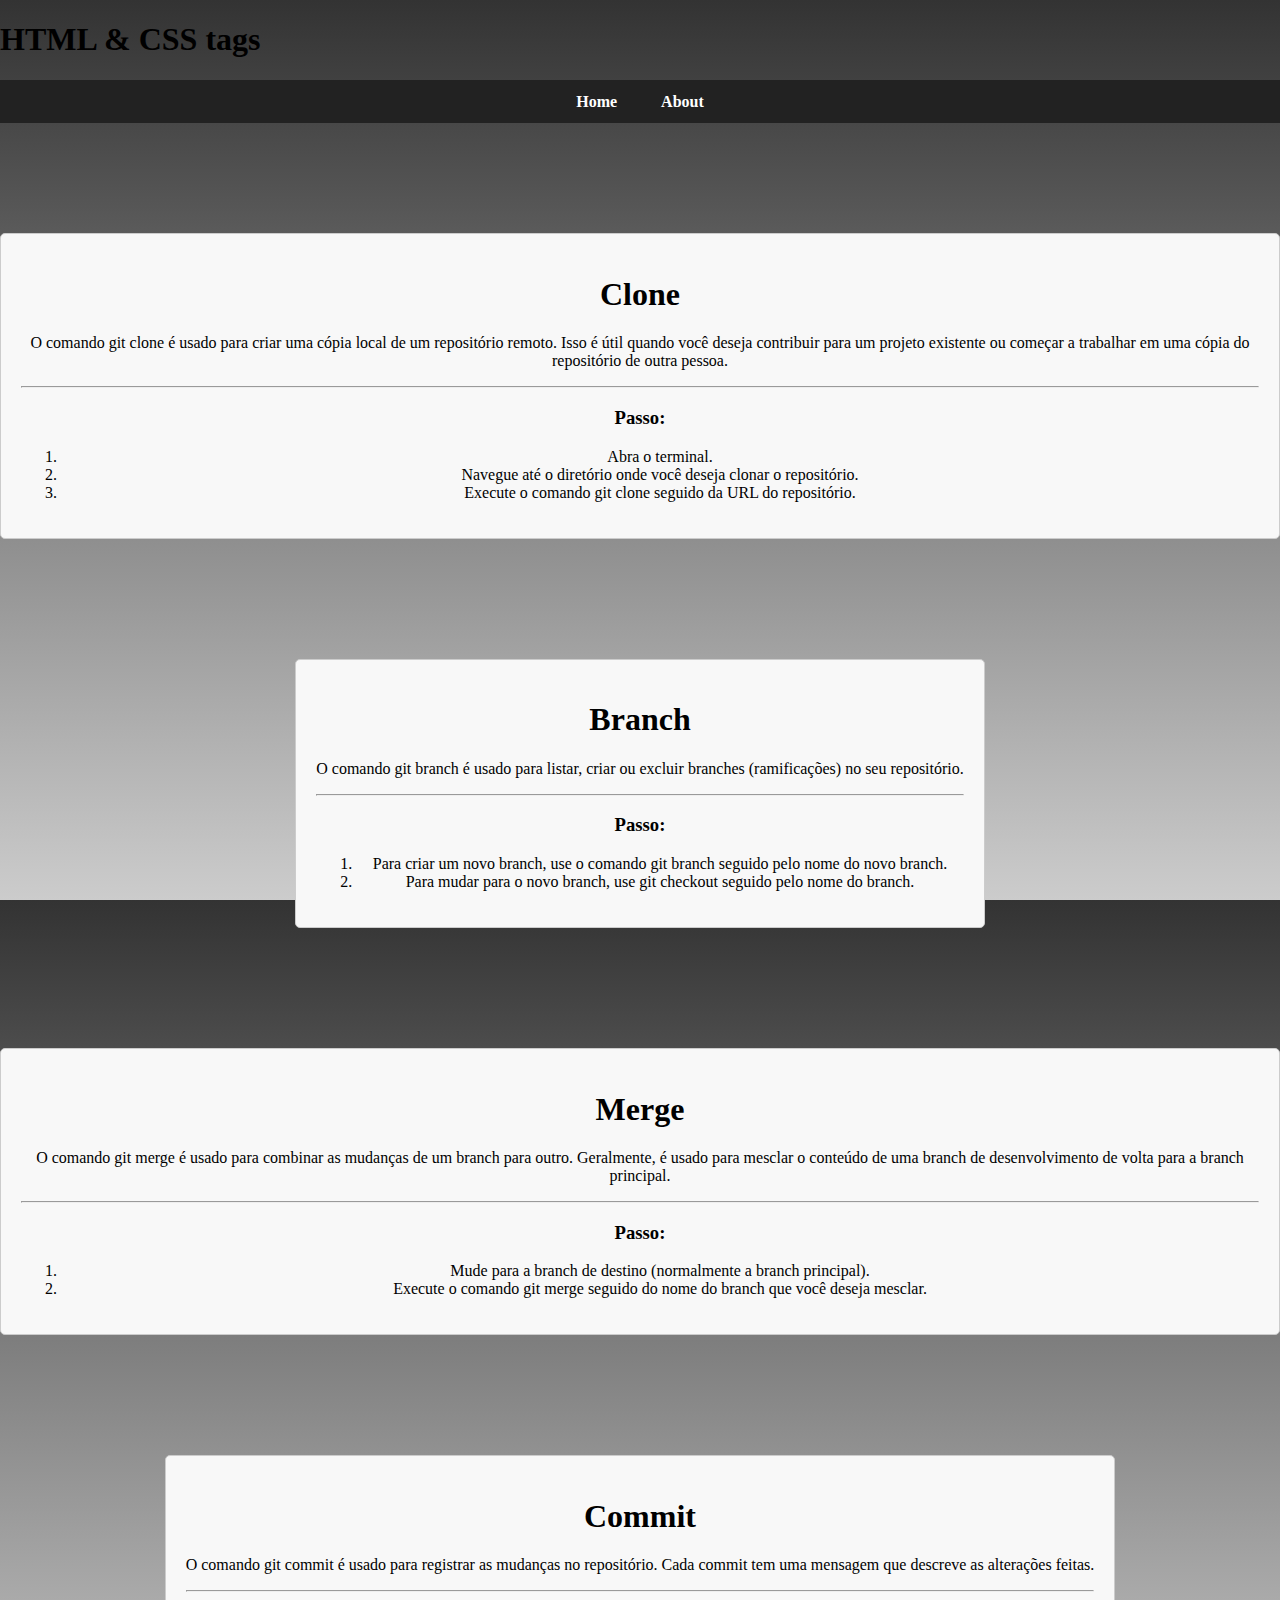
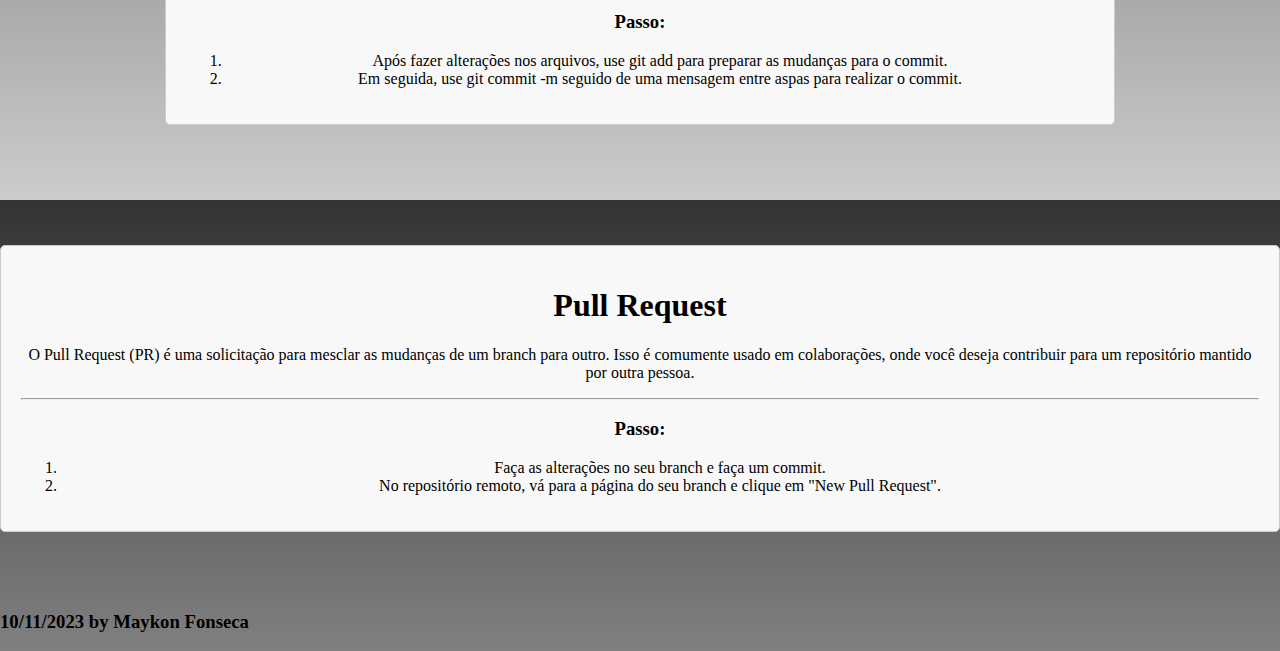
==== pages/git-workflow.html @ c555da07 "Este commit é objetificado à mudança do nome da página principal e o incremento de uma nova linhagem" ====
<!DOCTYPE html>
<html lang="pt-br">

<head>
  <meta charset="UTF-8" />
  <meta name="viewport" content="width=device-width, initial-scale=1.0" />
  <title>Main</title>
  <link rel="stylesheet" href="/CSS/main.css" />
  <link rel="preconnect" href="https://fonts.googleapis.com">
  <link rel="preconnect" href="https://fonts.gstatic.com" crossorigin>
  <link
    href="https://fonts.googleapis.com/css2?family=Fira+Sans+Extra+Condensed:wght@200&family=Handjet:wght@500&family=Kanit:ital,wght@1,100&family=Roboto+Mono:wght@100&family=Roboto:ital,wght@0,300;1,100&display=swap"
    rel="stylesheet">
</head>

<body>
  <div class="header">
    <h1 class="title">
      HTML & CSS tags
    </h1>
  </div>
  <div class="navbar">
    <a class"active" href="/pages/index.html">Home</a>
    <a href="/pages/aboutpage.html">About</a>
  </div>
  <div class="content">


    <h1>Clone</h1>
    <p>
      O comando git clone é usado para criar uma cópia local de um repositório remoto. Isso é útil quando você deseja
      contribuir para um projeto existente ou começar a trabalhar em uma cópia do repositório de outra pessoa.
    </p>
    <hr>
    <h3>Passo:</h3>
    <ol>
      <li>Abra o terminal.</li>
      <li>Navegue até o diretório onde você deseja clonar o repositório.</li>
      <li>Execute o comando git clone seguido da URL do repositório.</li>
    </ol>
  </div>


  <div class="content">
    <h1>Branch</h1>
    <p>
      O comando git branch é usado para listar, criar ou excluir branches (ramificações) no seu repositório.
    </p>
    <hr>
    <h3>Passo:</h3>
    <ol>
      <li>Para criar um novo branch, use o comando git branch seguido pelo nome do novo branch.</li>
      <li>Para mudar para o novo branch, use git checkout seguido pelo nome do branch.</li>
    </ol>
  </div>


  <div class="content">
    <h1>Merge</h1>
    <p>
      O comando git merge é usado para combinar as mudanças de um branch para outro. Geralmente, é usado para mesclar o
      conteúdo de uma branch de desenvolvimento de volta para a branch principal.
    </p>
    <hr>
    <h3>Passo:</h3>
    <ol>
      <li>Mude para a branch de destino (normalmente a branch principal).</li>
      <li>Execute o comando git merge seguido do nome do branch que você deseja mesclar.</li>
    </ol>
  </div>


  <div class="content">
    <h1>Commit</h1>
    <p>
      O comando git commit é usado para registrar as mudanças no repositório. Cada commit tem uma mensagem que descreve
      as alterações feitas.
    </p>
    <hr>
    <h3>Passo:</h3>
    <ol>
      <li>Após fazer alterações nos arquivos, use git add para preparar as mudanças para o commit.</li>
      <li>Em seguida, use git commit -m seguido de uma mensagem entre aspas para realizar o commit.</li>
    </ol>
  </div>


  <div class="content">
    <h1>Pull Request</h1>
    <p>
      O Pull Request (PR) é uma solicitação para mesclar as mudanças de um branch para outro. Isso é comumente usado em
      colaborações, onde você deseja contribuir para um repositório mantido por outra pessoa.
    </p>
    <hr>
    <h3>Passo:</h3>
    <ol>
      <li>Faça as alterações no seu branch e faça um commit.</li>
      <li>No repositório remoto, vá para a página do seu branch e clique em "New Pull Request".</li>
    </ol>
  </div>


  <footer>
    <h3>
      10/11/2023 by Maykon Fonseca
    </h3>
  </footer>
</body>

</html>
---- CSS/main.css ----
body {
    display: flex;
    flex-direction: column;
    height: 100vh;
    margin: 0;
    background: linear-gradient(to bottom, #333, #ccc);
}

.navbar {
    background-color: #222;
    padding: 1%;
    text-align: center;
    margin: 0px 0px 50px 0px;
}

.navbar a {
    color: white;
    padding: 10px;
    margin: 0 10px;
    font-weight: bold;
    text-decoration: none;
}

.content {
    text-align: center;
    padding: 20px;
    border: 1px solid #ccc;
    border-radius: 5px;
    background-color: #f8f8f8;
    margin: 60px auto;
}
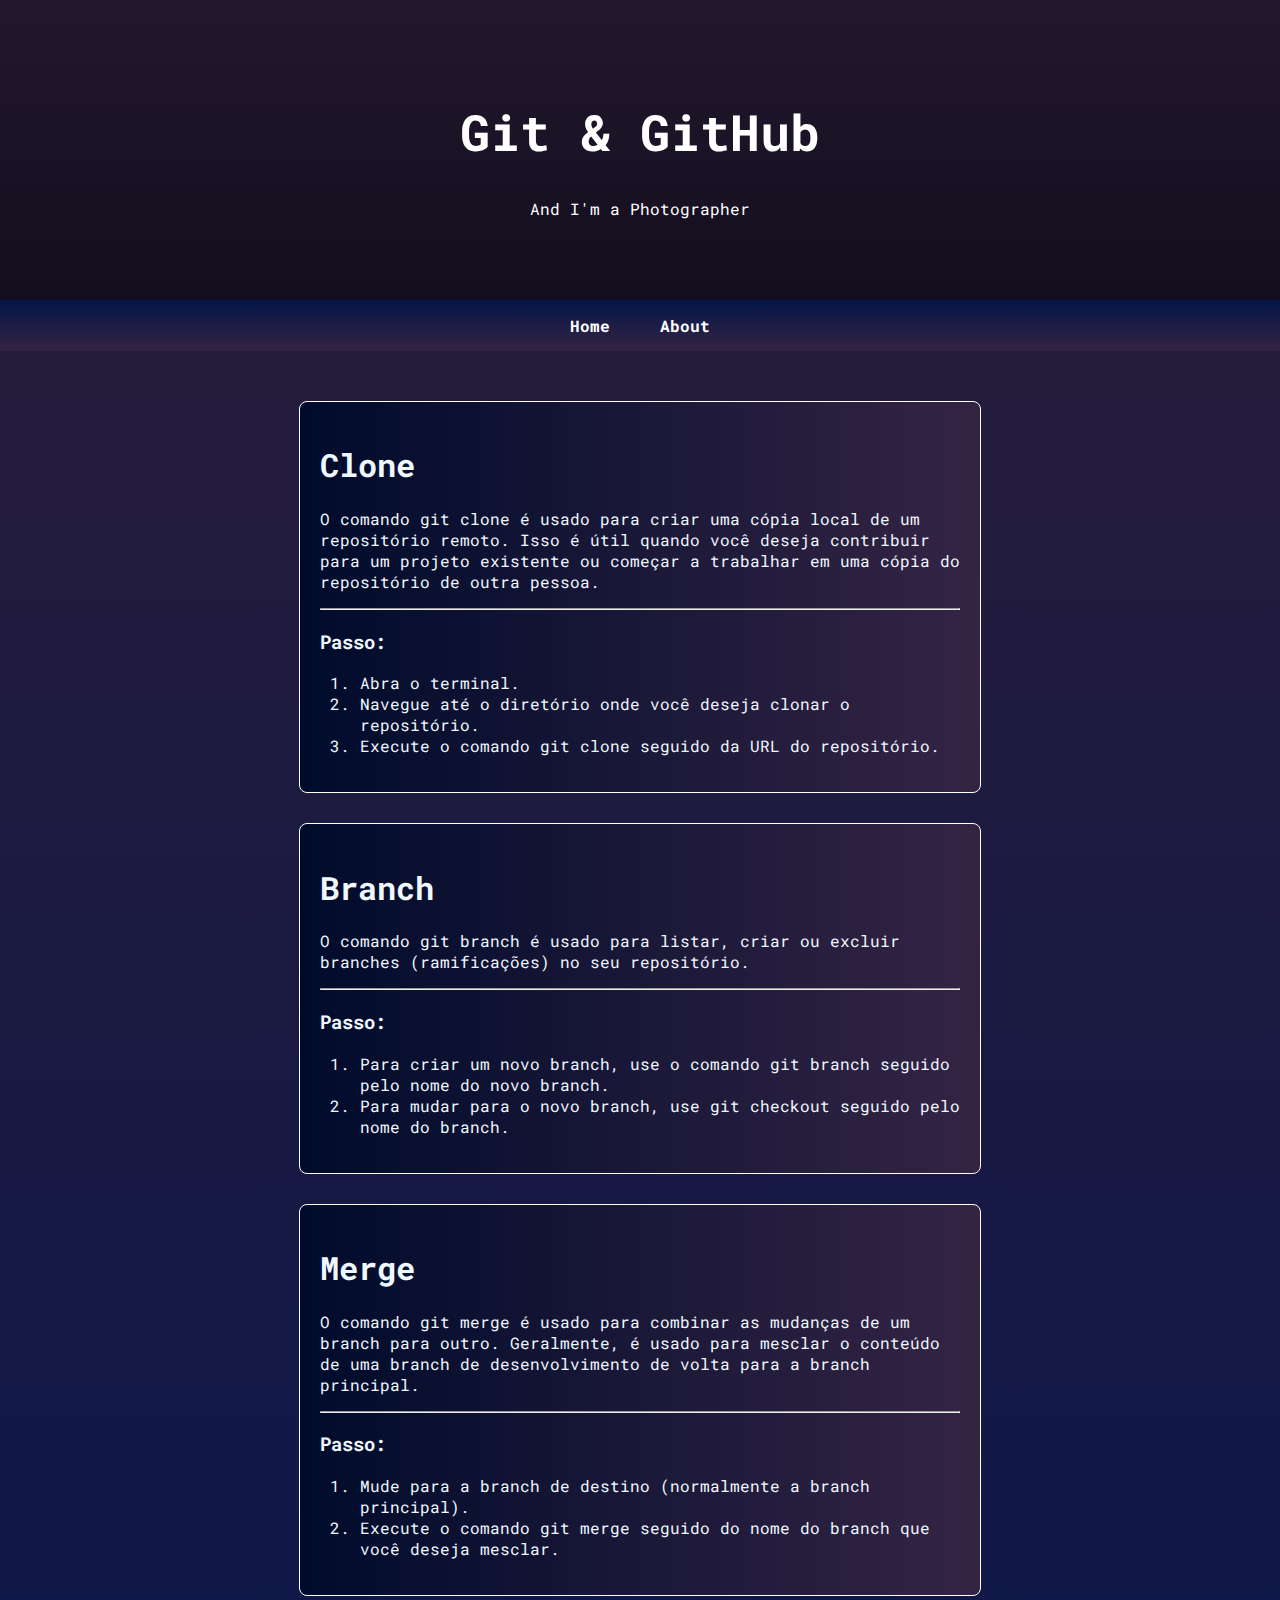
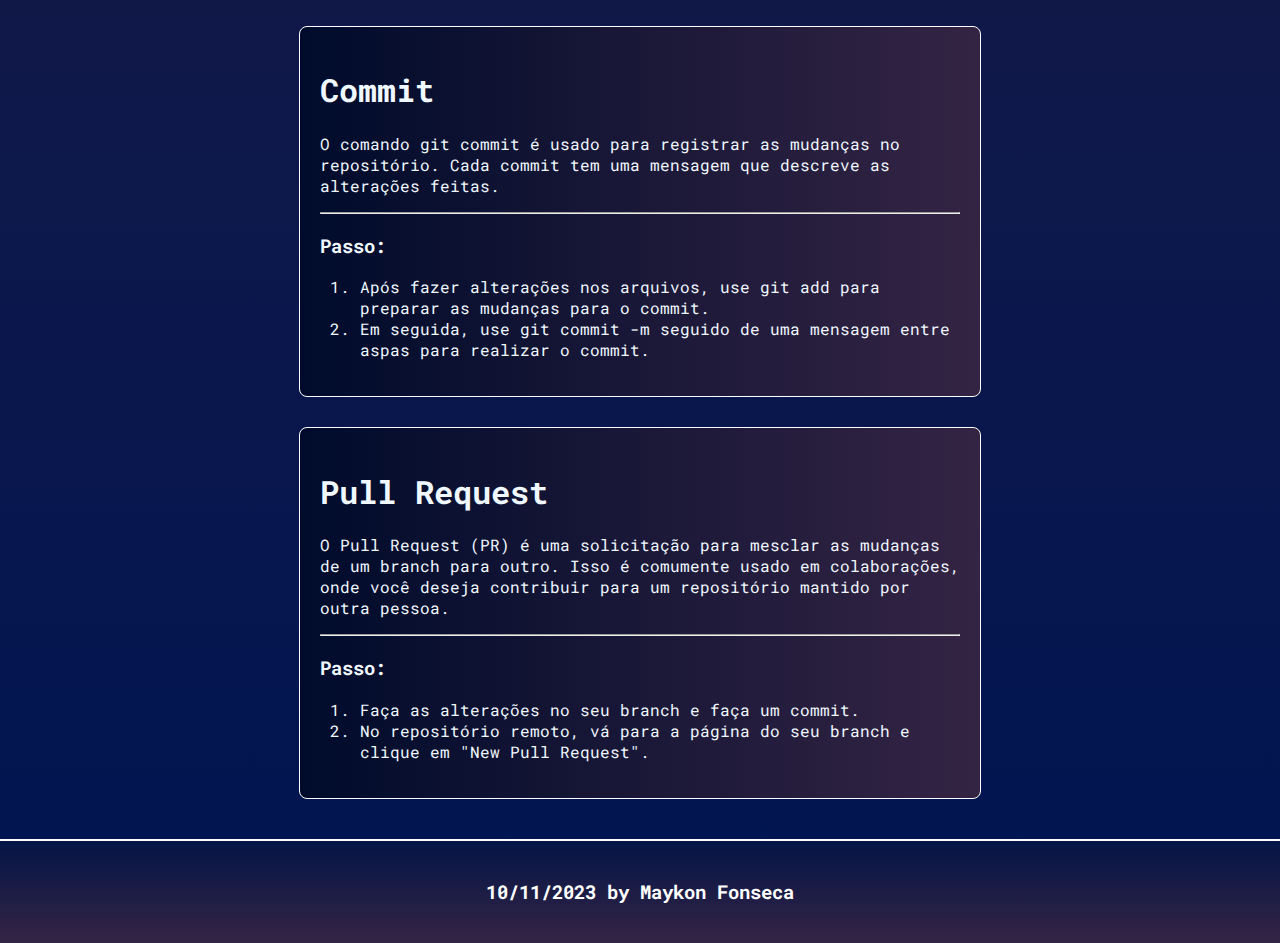
==== commit d083b94b: "Este commit é objetificado à adição nova incrementação de diversos itens dentro da construção da pág" ====
--- a/pages/git-workflow.html
+++ b/pages/git-workflow.html
@@ -11,100 +11,102 @@
   <link
     href="https://fonts.googleapis.com/css2?family=Fira+Sans+Extra+Condensed:wght@200&family=Handjet:wght@500&family=Kanit:ital,wght@1,100&family=Roboto+Mono:wght@100&family=Roboto:ital,wght@0,300;1,100&display=swap"
     rel="stylesheet">
+    <link rel="stylesheet" href="/JS/main.js">
 </head>
+<body>
 
-<body>
-  <div class="header">
-    <h1 class="title">
-      HTML & CSS tags
-    </h1>
-  </div>
-  <div class="navbar">
-    <a class"active" href="/pages/index.html">Home</a>
-    <a href="/pages/aboutpage.html">About</a>
-  </div>
-  <div class="content">
+  <section>
+      <div class="hero-image">
+        <div class="hero-text">
+          <h1 style="font-size:50px">Git & GitHub</h1>
+          <p>And I'm a Photographer</p>
+        </div>
+      </div>
 
+    <div class="navbar">
+      <a class"active" href="/pages/git-workflow.html">Home</a>
+      <a href="/pages/aboutpage.html">About</a>
+    </div>
+  </section>
 
-    <h1>Clone</h1>
-    <p>
-      O comando git clone é usado para criar uma cópia local de um repositório remoto. Isso é útil quando você deseja
-      contribuir para um projeto existente ou começar a trabalhar em uma cópia do repositório de outra pessoa.
-    </p>
-    <hr>
-    <h3>Passo:</h3>
-    <ol>
-      <li>Abra o terminal.</li>
-      <li>Navegue até o diretório onde você deseja clonar o repositório.</li>
-      <li>Execute o comando git clone seguido da URL do repositório.</li>
-    </ol>
-  </div>
-
-
-  <div class="content">
-    <h1>Branch</h1>
-    <p>
-      O comando git branch é usado para listar, criar ou excluir branches (ramificações) no seu repositório.
-    </p>
-    <hr>
-    <h3>Passo:</h3>
-    <ol>
-      <li>Para criar um novo branch, use o comando git branch seguido pelo nome do novo branch.</li>
-      <li>Para mudar para o novo branch, use git checkout seguido pelo nome do branch.</li>
-    </ol>
-  </div>
-
-
-  <div class="content">
-    <h1>Merge</h1>
-    <p>
-      O comando git merge é usado para combinar as mudanças de um branch para outro. Geralmente, é usado para mesclar o
-      conteúdo de uma branch de desenvolvimento de volta para a branch principal.
-    </p>
-    <hr>
-    <h3>Passo:</h3>
-    <ol>
-      <li>Mude para a branch de destino (normalmente a branch principal).</li>
-      <li>Execute o comando git merge seguido do nome do branch que você deseja mesclar.</li>
-    </ol>
-  </div>
-
-
-  <div class="content">
-    <h1>Commit</h1>
-    <p>
-      O comando git commit é usado para registrar as mudanças no repositório. Cada commit tem uma mensagem que descreve
-      as alterações feitas.
-    </p>
-    <hr>
-    <h3>Passo:</h3>
-    <ol>
-      <li>Após fazer alterações nos arquivos, use git add para preparar as mudanças para o commit.</li>
-      <li>Em seguida, use git commit -m seguido de uma mensagem entre aspas para realizar o commit.</li>
-    </ol>
-  </div>
-
-
-  <div class="content">
-    <h1>Pull Request</h1>
-    <p>
-      O Pull Request (PR) é uma solicitação para mesclar as mudanças de um branch para outro. Isso é comumente usado em
-      colaborações, onde você deseja contribuir para um repositório mantido por outra pessoa.
-    </p>
-    <hr>
-    <h3>Passo:</h3>
-    <ol>
-      <li>Faça as alterações no seu branch e faça um commit.</li>
-      <li>No repositório remoto, vá para a página do seu branch e clique em "New Pull Request".</li>
-    </ol>
-  </div>
-
+  <section>
+      <div class="content">
+        <h1>Clone</h1>
+        <p>
+          O comando git clone é usado para criar uma cópia local de um repositório remoto. Isso é útil quando você
+          deseja
+          contribuir para um projeto existente ou começar a trabalhar em uma cópia do repositório de outra pessoa.
+        </p>
+        <hr>
+        <h3>Passo:</h3>
+        <ol>
+          <li>Abra o terminal.</li>
+          <li>Navegue até o diretório onde você deseja clonar o repositório.</li>
+          <li>Execute o comando git clone seguido da URL do repositório.</li>
+        </ol>
+      </div>
+      <div class="content">
+        <h1>Branch</h1>
+        <p>
+          O comando git branch é usado para listar, criar ou excluir branches (ramificações) no seu repositório.
+        </p>
+        <hr>
+        <h3>Passo:</h3>
+        <ol>
+          <li>Para criar um novo branch, use o comando git branch seguido pelo nome do novo branch.</li>
+          <li>Para mudar para o novo branch, use git checkout seguido pelo nome do branch.</li>
+        </ol>
+      </div>
+      <div class="content">
+        <h1>Merge</h1>
+        <p>
+          O comando git merge é usado para combinar as mudanças de um branch para outro. Geralmente, é usado para
+          mesclar
+          o
+          conteúdo de uma branch de desenvolvimento de volta para a branch principal.
+        </p>
+        <hr>
+        <h3>Passo:</h3>
+        <ol>
+          <li>Mude para a branch de destino (normalmente a branch principal).</li>
+          <li>Execute o comando git merge seguido do nome do branch que você deseja mesclar.</li>
+        </ol>
+      </div>
+      <div class="content">
+        <h1>Commit</h1>
+        <p>
+          O comando git commit é usado para registrar as mudanças no repositório. Cada commit tem uma mensagem que
+          descreve
+          as alterações feitas.
+        </p>
+        <hr>
+        <h3>Passo:</h3>
+        <ol>
+          <li>Após fazer alterações nos arquivos, use git add para preparar as mudanças para o commit.</li>
+          <li>Em seguida, use git commit -m seguido de uma mensagem entre aspas para realizar o commit.</li>
+        </ol>
+      </div>
+      <div class="content">
+        <h1>Pull Request</h1>
+        <p>
+          O Pull Request (PR) é uma solicitação para mesclar as mudanças de um branch para outro. Isso é comumente usado
+          em
+          colaborações, onde você deseja contribuir para um repositório mantido por outra pessoa.
+        </p>
+        <hr>
+        <h3>Passo:</h3>
+        <ol>
+          <li>Faça as alterações no seu branch e faça um commit.</li>
+          <li>No repositório remoto, vá para a página do seu branch e clique em "New Pull Request".</li>
+        </ol>
+      </div>
+  </section>
 
   <footer>
     <h3>
       10/11/2023 by Maykon Fonseca
     </h3>
   </footer>
+
 </body>
-
 </html>--- a/CSS/main.css
+++ b/CSS/main.css
@@ -1,16 +1,30 @@
+html {
+    font-family: 'Fira Sans Extra Condensed', sans-serif;
+    font-family: 'Handjet', sans-serif;
+    font-family: 'Kanit', sans-serif;
+    font-family: 'Roboto', sans-serif;
+    font-family: 'Roboto Mono', monospace;
+}
+
 body {
-    display: flex;
-    flex-direction: column;
-    height: 100vh;
     margin: 0;
-    background: linear-gradient(to bottom, #333, #ccc);
+    background: linear-gradient(to top, #001552, #2b1d38);
+}
+
+.header {
+    background-color: #2d2d2d;
+    padding: 1%;
+    text-align: center;
+    margin: 0px;
+    height: 60px;
 }
 
 .navbar {
-    background-color: #222;
+    background: linear-gradient(#041547, #342444);
     padding: 1%;
     text-align: center;
     margin: 0px 0px 50px 0px;
+    padding: 15px;
 }
 
 .navbar a {
@@ -21,11 +35,72 @@
     text-decoration: none;
 }
 
+.content-wrapper {
+    display: flex;
+    flex-wrap: wrap;
+    justify-content: space-between;
+    margin: 0 auto;
+    max-width: 1200px;
+}
+
 .content {
+    width: 50%;
+    padding: 20px;
+    border: 1px solid #ffffff;
+    border-radius: 8px;
+    background: linear-gradient(to right, #000b2b, #342444);
+    color: aliceblue;
+    margin: 30px auto;
+    transition: max-width 0.3s, -webkit-transform 0.3s;
+    transition: max-width 0.3s, transform 0.3s;
+}
+
+.content:hover {
+    max-width: 60%;
+    -webkit-transform: scale(1.1);
+    transform: scale(1.1);
+}
+
+.title {
+    font-size: xxx-large;
+    color: white;
+}
+
+footer {
+    background: linear-gradient(#041547, #342444);
     text-align: center;
+    margin-top: 40px;
     padding: 20px;
-    border: 1px solid #ccc;
-    border-radius: 5px;
-    background-color: #f8f8f8;
-    margin: 60px auto;
+    color: white;
+    border-top: 2px solid white;
+}
+
+@media only screen and (min-width: 0px) {
+    body {
+        width: fit-content;
+    }
+}
+
+@media only screen and (max-width: 400px) {
+    body {
+        width: 100%;
+    }
+}
+
+.hero-image {
+    background-image: linear-gradient(rgba(0, 0, 0, 0.2), rgba(0, 0, 0, 0.5)), url(/images/purple\ banner.jpg);
+    height: 300px;
+    background-position: center;
+    background-repeat: no-repeat;
+    background-size: cover;
+    position: relative;
+}
+
+.hero-text {
+    text-align: center;
+    position: absolute;
+    top: 50%;
+    left: 50%;
+    transform: translate(-50%, -50%);
+    color: white;
 }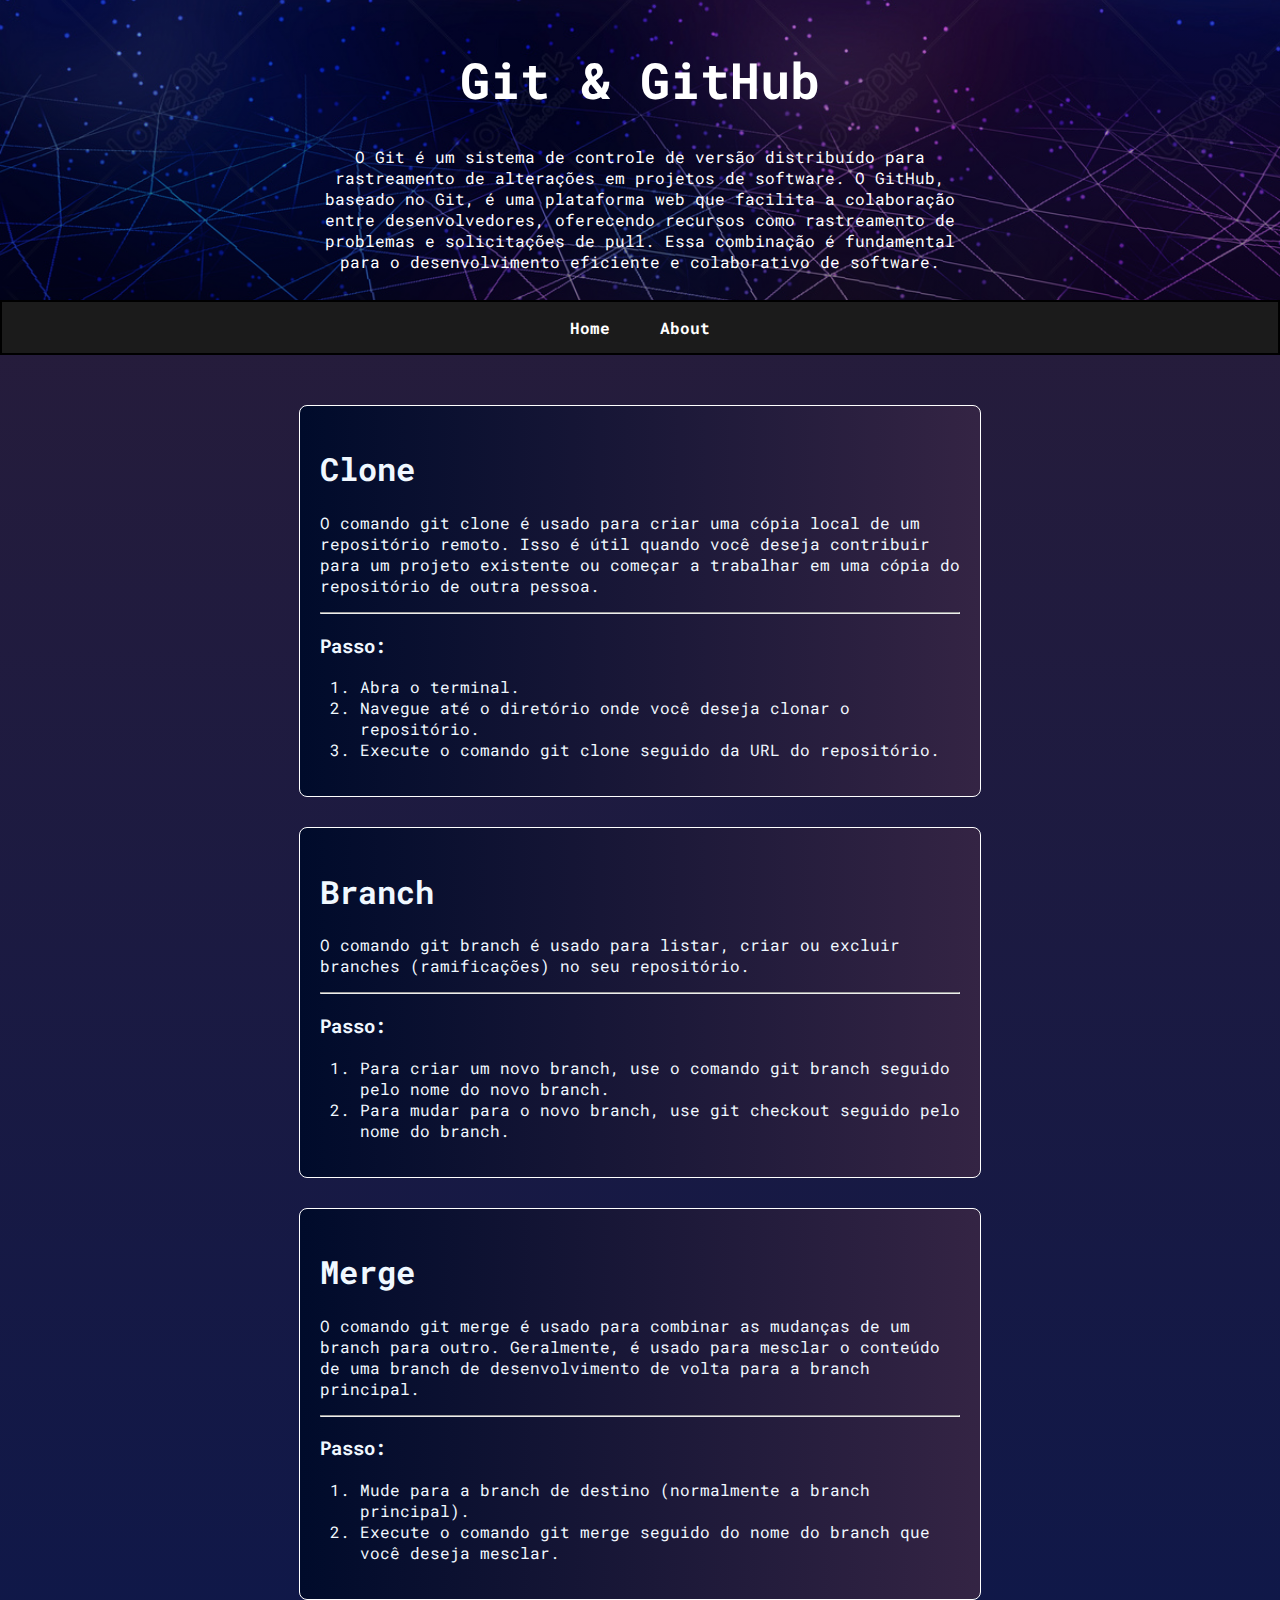
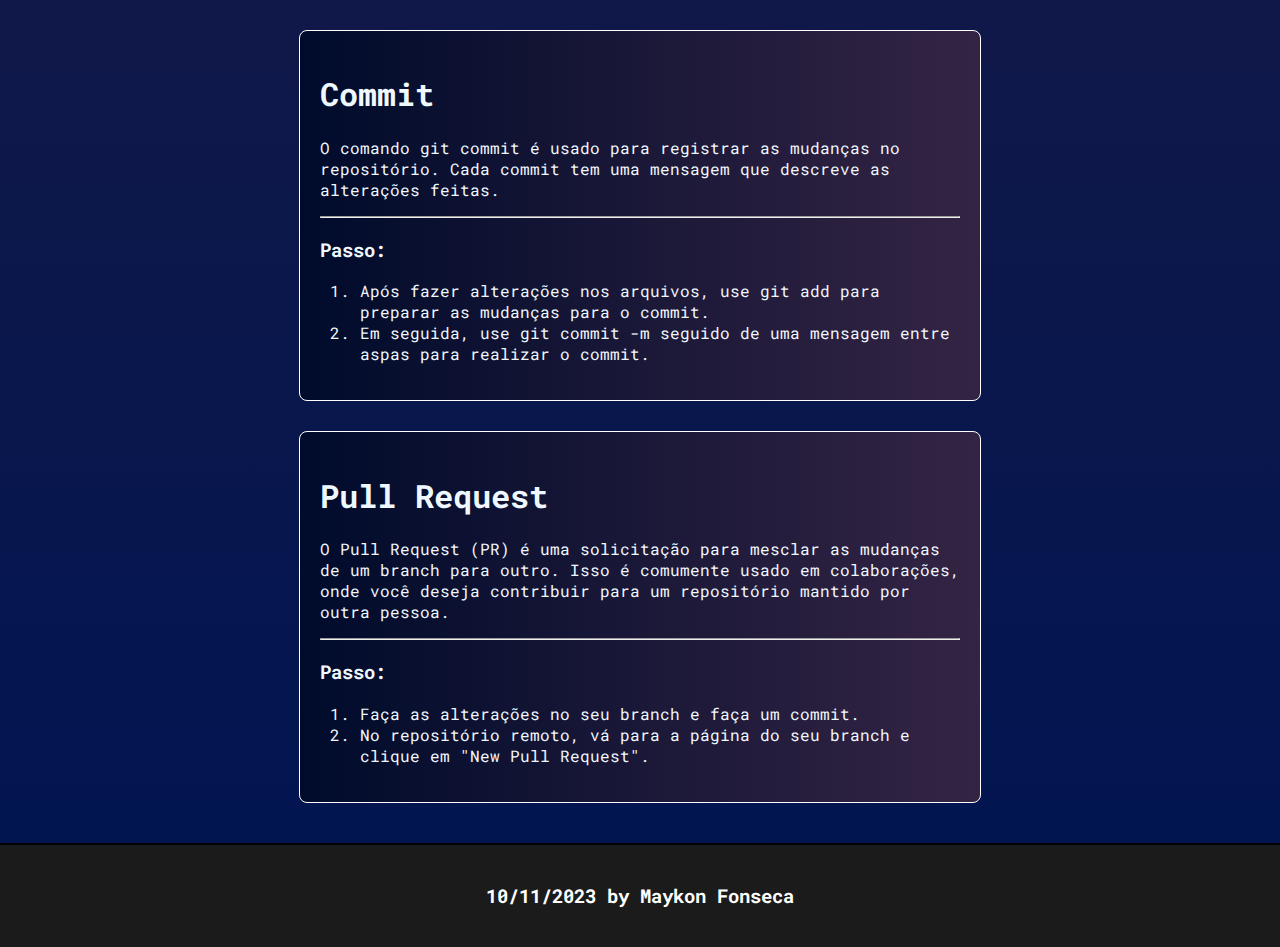
==== commit 7bf3b506: "Este commit é direcionado à relatar mudanças nas paletas de cores e também a adição de um cabecalho " ====
--- a/pages/git-workflow.html
+++ b/pages/git-workflow.html
@@ -11,17 +11,21 @@
   <link
     href="https://fonts.googleapis.com/css2?family=Fira+Sans+Extra+Condensed:wght@200&family=Handjet:wght@500&family=Kanit:ital,wght@1,100&family=Roboto+Mono:wght@100&family=Roboto:ital,wght@0,300;1,100&display=swap"
     rel="stylesheet">
-    <link rel="stylesheet" href="/JS/main.js">
+  <link rel="stylesheet" href="/JS/main.js">
 </head>
+
 <body>
 
   <section>
-      <div class="hero-image">
-        <div class="hero-text">
-          <h1 style="font-size:50px">Git & GitHub</h1>
-          <p>And I'm a Photographer</p>
-        </div>
+    <div class="hero-image">
+      <div class="hero-text">
+        <h1 style="font-size:50px">Git & GitHub</h1>
+        <p>O Git é um sistema de controle de versão distribuído para rastreamento de alterações em projetos de software.
+          O GitHub, baseado no Git, é uma plataforma web que facilita a colaboração entre desenvolvedores, oferecendo
+          recursos como rastreamento de problemas e solicitações de pull. Essa combinação é fundamental para o
+          desenvolvimento eficiente e colaborativo de software.</p>
       </div>
+    </div>
 
     <div class="navbar">
       <a class"active" href="/pages/git-workflow.html">Home</a>
@@ -30,76 +34,76 @@
   </section>
 
   <section>
-      <div class="content">
-        <h1>Clone</h1>
-        <p>
-          O comando git clone é usado para criar uma cópia local de um repositório remoto. Isso é útil quando você
-          deseja
-          contribuir para um projeto existente ou começar a trabalhar em uma cópia do repositório de outra pessoa.
-        </p>
-        <hr>
-        <h3>Passo:</h3>
-        <ol>
-          <li>Abra o terminal.</li>
-          <li>Navegue até o diretório onde você deseja clonar o repositório.</li>
-          <li>Execute o comando git clone seguido da URL do repositório.</li>
-        </ol>
-      </div>
-      <div class="content">
-        <h1>Branch</h1>
-        <p>
-          O comando git branch é usado para listar, criar ou excluir branches (ramificações) no seu repositório.
-        </p>
-        <hr>
-        <h3>Passo:</h3>
-        <ol>
-          <li>Para criar um novo branch, use o comando git branch seguido pelo nome do novo branch.</li>
-          <li>Para mudar para o novo branch, use git checkout seguido pelo nome do branch.</li>
-        </ol>
-      </div>
-      <div class="content">
-        <h1>Merge</h1>
-        <p>
-          O comando git merge é usado para combinar as mudanças de um branch para outro. Geralmente, é usado para
-          mesclar
-          o
-          conteúdo de uma branch de desenvolvimento de volta para a branch principal.
-        </p>
-        <hr>
-        <h3>Passo:</h3>
-        <ol>
-          <li>Mude para a branch de destino (normalmente a branch principal).</li>
-          <li>Execute o comando git merge seguido do nome do branch que você deseja mesclar.</li>
-        </ol>
-      </div>
-      <div class="content">
-        <h1>Commit</h1>
-        <p>
-          O comando git commit é usado para registrar as mudanças no repositório. Cada commit tem uma mensagem que
-          descreve
-          as alterações feitas.
-        </p>
-        <hr>
-        <h3>Passo:</h3>
-        <ol>
-          <li>Após fazer alterações nos arquivos, use git add para preparar as mudanças para o commit.</li>
-          <li>Em seguida, use git commit -m seguido de uma mensagem entre aspas para realizar o commit.</li>
-        </ol>
-      </div>
-      <div class="content">
-        <h1>Pull Request</h1>
-        <p>
-          O Pull Request (PR) é uma solicitação para mesclar as mudanças de um branch para outro. Isso é comumente usado
-          em
-          colaborações, onde você deseja contribuir para um repositório mantido por outra pessoa.
-        </p>
-        <hr>
-        <h3>Passo:</h3>
-        <ol>
-          <li>Faça as alterações no seu branch e faça um commit.</li>
-          <li>No repositório remoto, vá para a página do seu branch e clique em "New Pull Request".</li>
-        </ol>
-      </div>
+    <div class="content">
+      <h1>Clone</h1>
+      <p>
+        O comando git clone é usado para criar uma cópia local de um repositório remoto. Isso é útil quando você
+        deseja
+        contribuir para um projeto existente ou começar a trabalhar em uma cópia do repositório de outra pessoa.
+      </p>
+      <hr>
+      <h3>Passo:</h3>
+      <ol>
+        <li>Abra o terminal.</li>
+        <li>Navegue até o diretório onde você deseja clonar o repositório.</li>
+        <li>Execute o comando git clone seguido da URL do repositório.</li>
+      </ol>
+    </div>
+    <div class="content">
+      <h1>Branch</h1>
+      <p>
+        O comando git branch é usado para listar, criar ou excluir branches (ramificações) no seu repositório.
+      </p>
+      <hr>
+      <h3>Passo:</h3>
+      <ol>
+        <li>Para criar um novo branch, use o comando git branch seguido pelo nome do novo branch.</li>
+        <li>Para mudar para o novo branch, use git checkout seguido pelo nome do branch.</li>
+      </ol>
+    </div>
+    <div class="content">
+      <h1>Merge</h1>
+      <p>
+        O comando git merge é usado para combinar as mudanças de um branch para outro. Geralmente, é usado para
+        mesclar
+        o
+        conteúdo de uma branch de desenvolvimento de volta para a branch principal.
+      </p>
+      <hr>
+      <h3>Passo:</h3>
+      <ol>
+        <li>Mude para a branch de destino (normalmente a branch principal).</li>
+        <li>Execute o comando git merge seguido do nome do branch que você deseja mesclar.</li>
+      </ol>
+    </div>
+    <div class="content">
+      <h1>Commit</h1>
+      <p>
+        O comando git commit é usado para registrar as mudanças no repositório. Cada commit tem uma mensagem que
+        descreve
+        as alterações feitas.
+      </p>
+      <hr>
+      <h3>Passo:</h3>
+      <ol>
+        <li>Após fazer alterações nos arquivos, use git add para preparar as mudanças para o commit.</li>
+        <li>Em seguida, use git commit -m seguido de uma mensagem entre aspas para realizar o commit.</li>
+      </ol>
+    </div>
+    <div class="content">
+      <h1>Pull Request</h1>
+      <p>
+        O Pull Request (PR) é uma solicitação para mesclar as mudanças de um branch para outro. Isso é comumente usado
+        em
+        colaborações, onde você deseja contribuir para um repositório mantido por outra pessoa.
+      </p>
+      <hr>
+      <h3>Passo:</h3>
+      <ol>
+        <li>Faça as alterações no seu branch e faça um commit.</li>
+        <li>No repositório remoto, vá para a página do seu branch e clique em "New Pull Request".</li>
+      </ol>
+    </div>
   </section>
 
   <footer>
@@ -109,4 +113,5 @@
   </footer>
 
 </body>
+
 </html>--- a/CSS/main.css
+++ b/CSS/main.css
@@ -20,11 +20,12 @@
 }
 
 .navbar {
-    background: linear-gradient(#041547, #342444);
+    background-color: #1b1b1b;
     padding: 1%;
     text-align: center;
     margin: 0px 0px 50px 0px;
     padding: 15px;
+    border: 2px solid rgb(0, 0, 0);
 }
 
 .navbar a {
@@ -67,12 +68,12 @@
 }
 
 footer {
-    background: linear-gradient(#041547, #342444);
+    background-color: #1b1b1b;
     text-align: center;
     margin-top: 40px;
     padding: 20px;
     color: white;
-    border-top: 2px solid white;
+    border-top: 2px solid rgb(0, 0, 0);
 }
 
 @media only screen and (min-width: 0px) {
